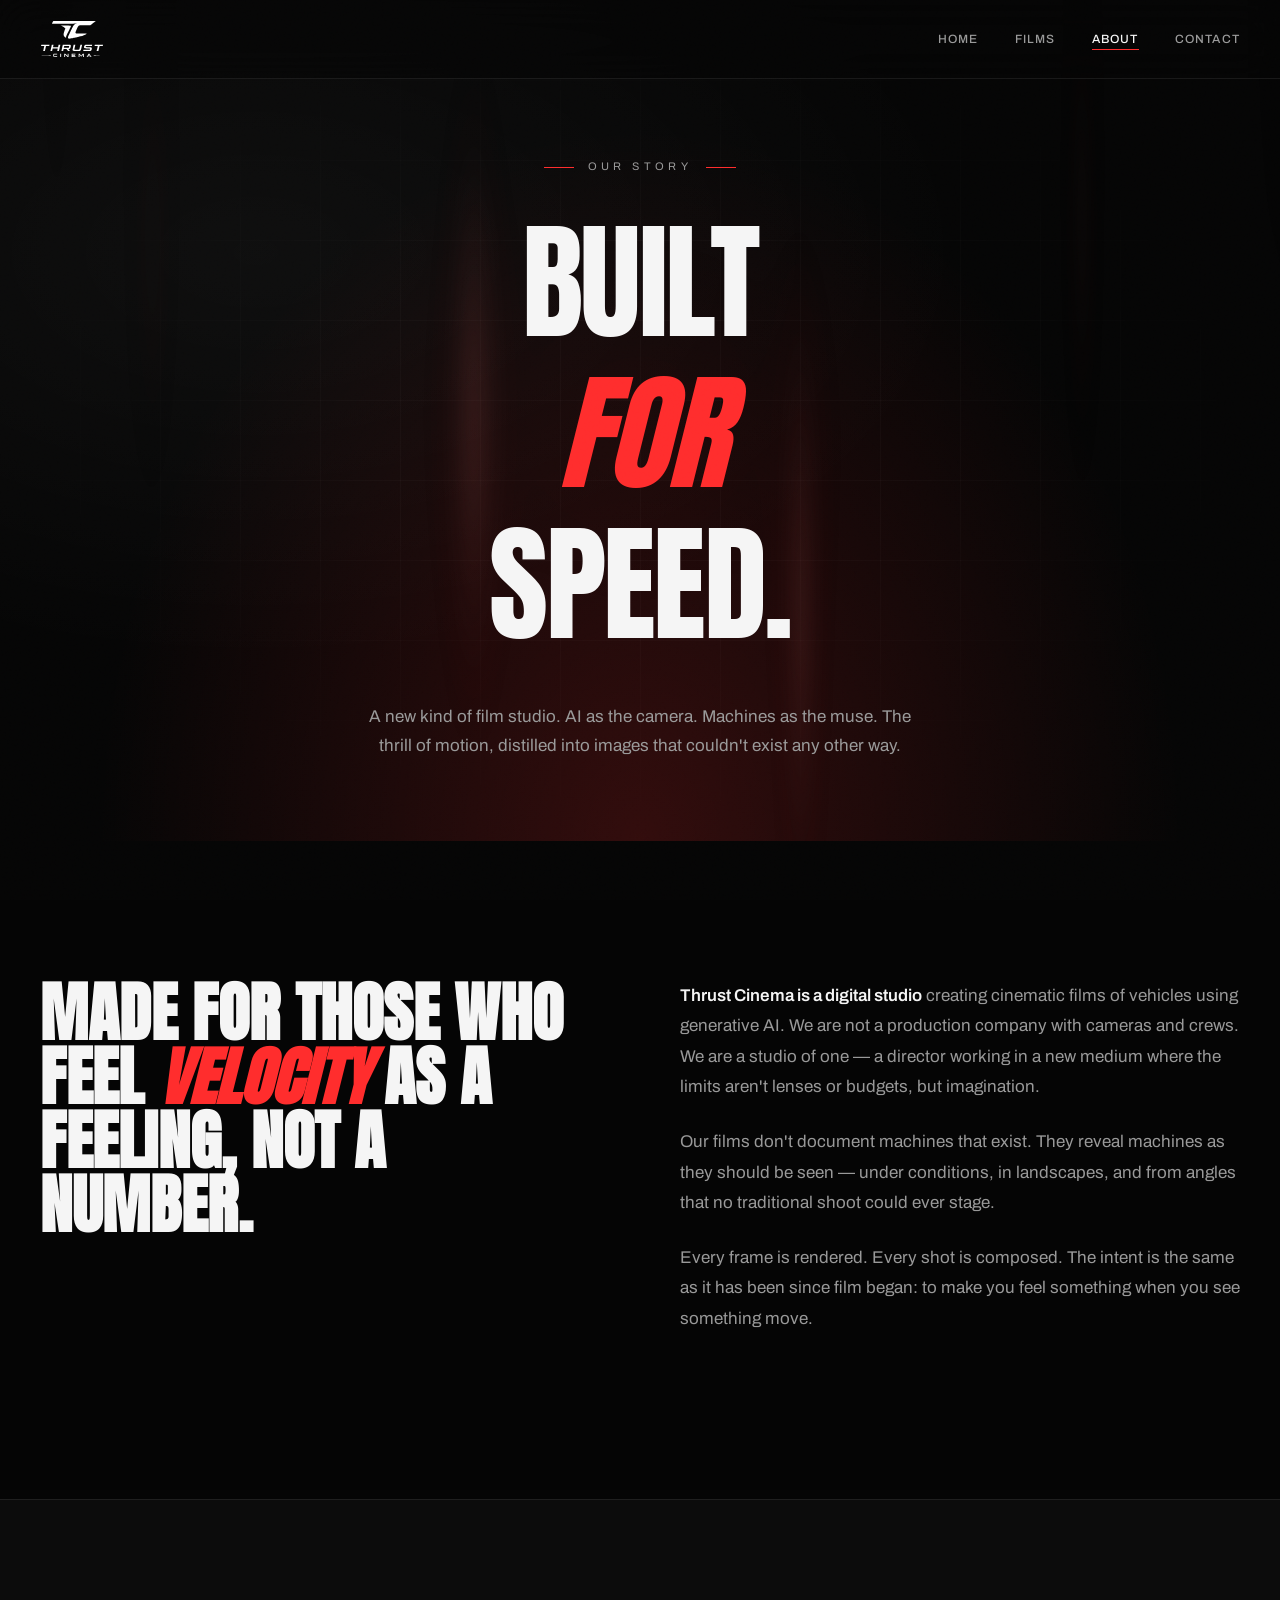
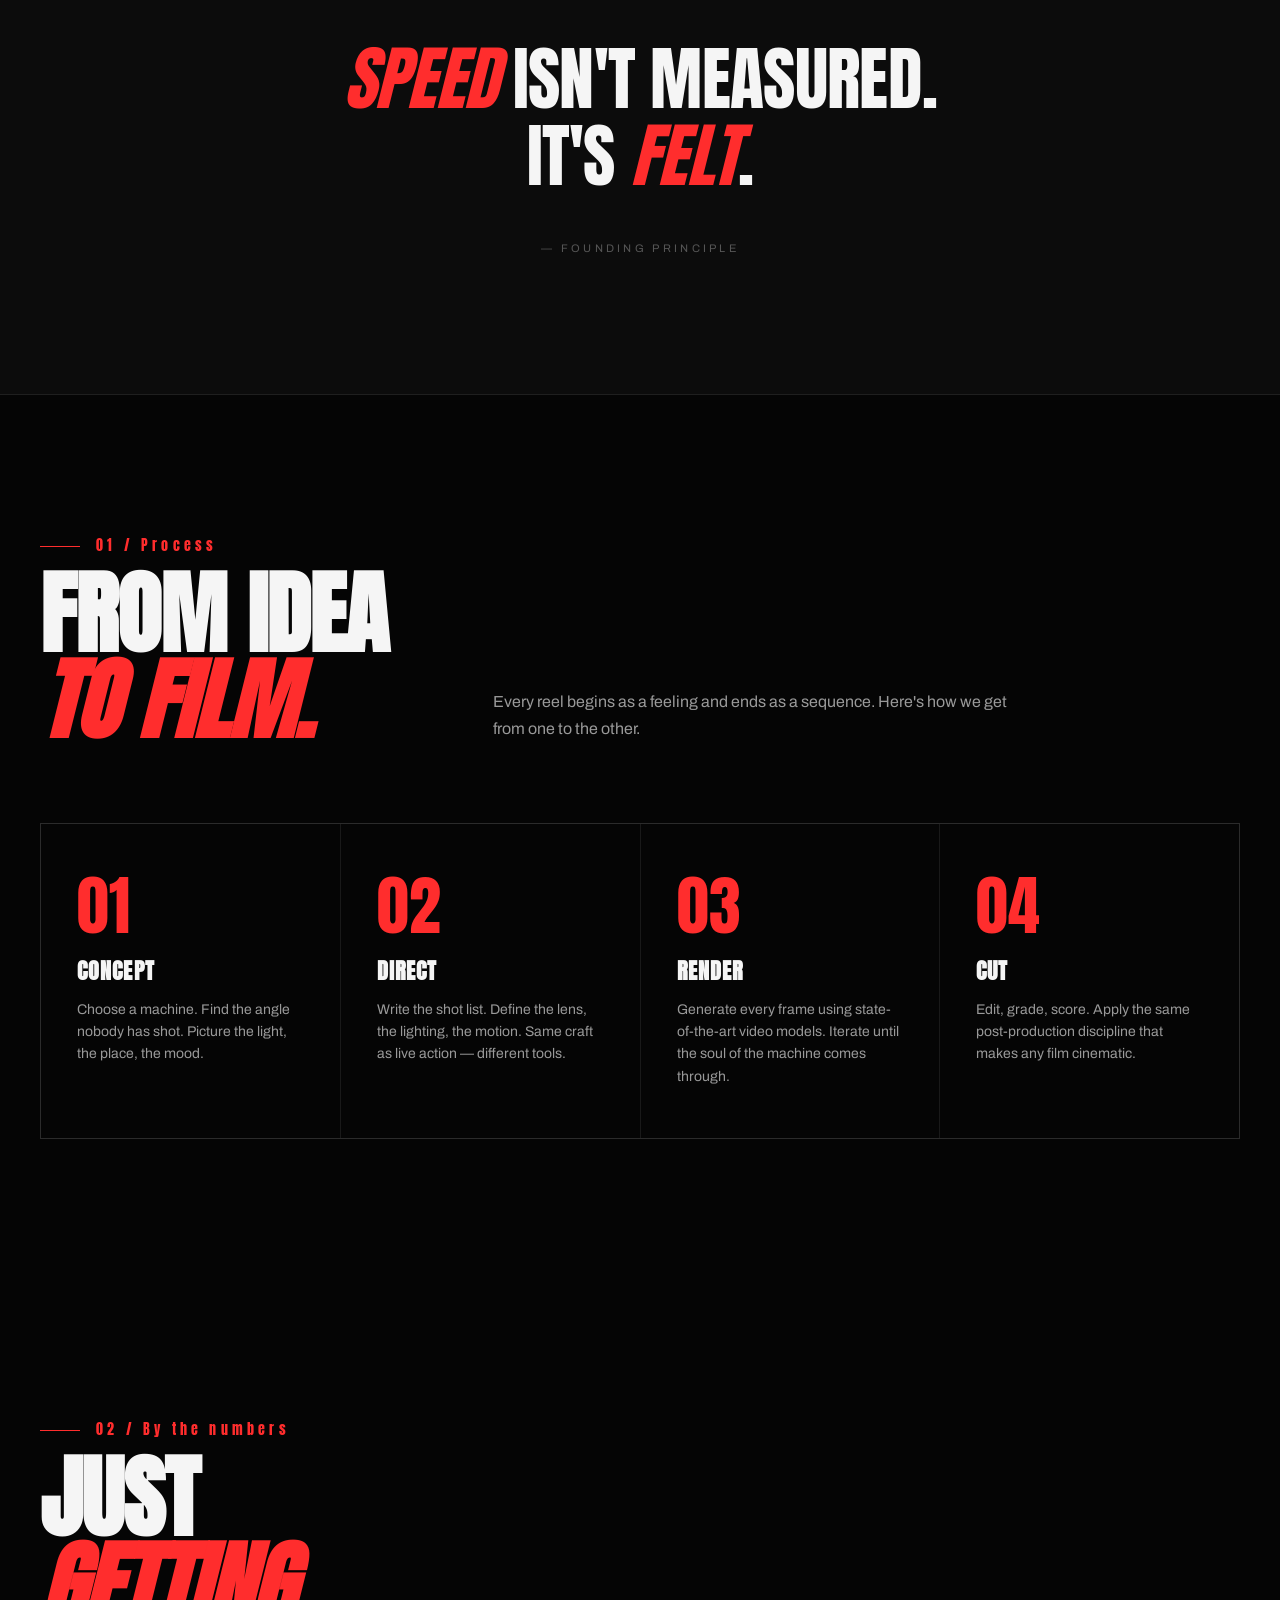
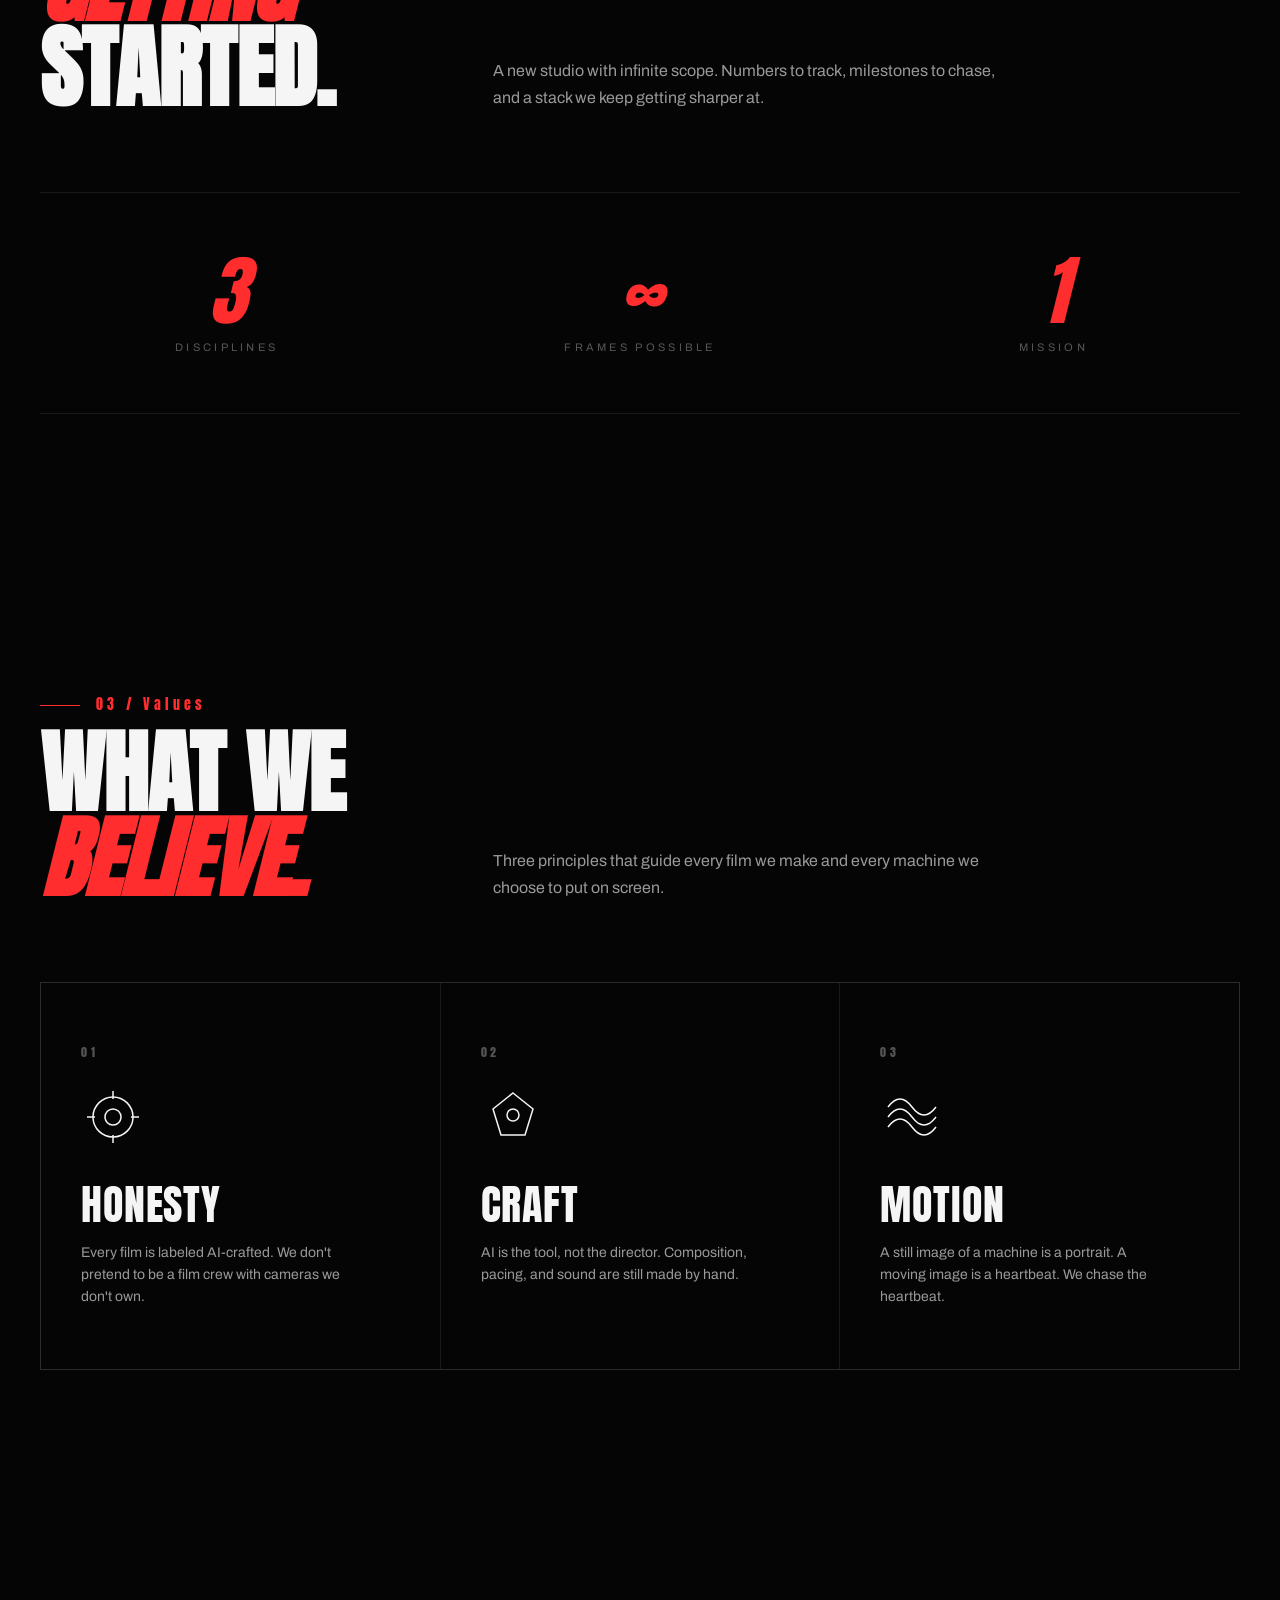
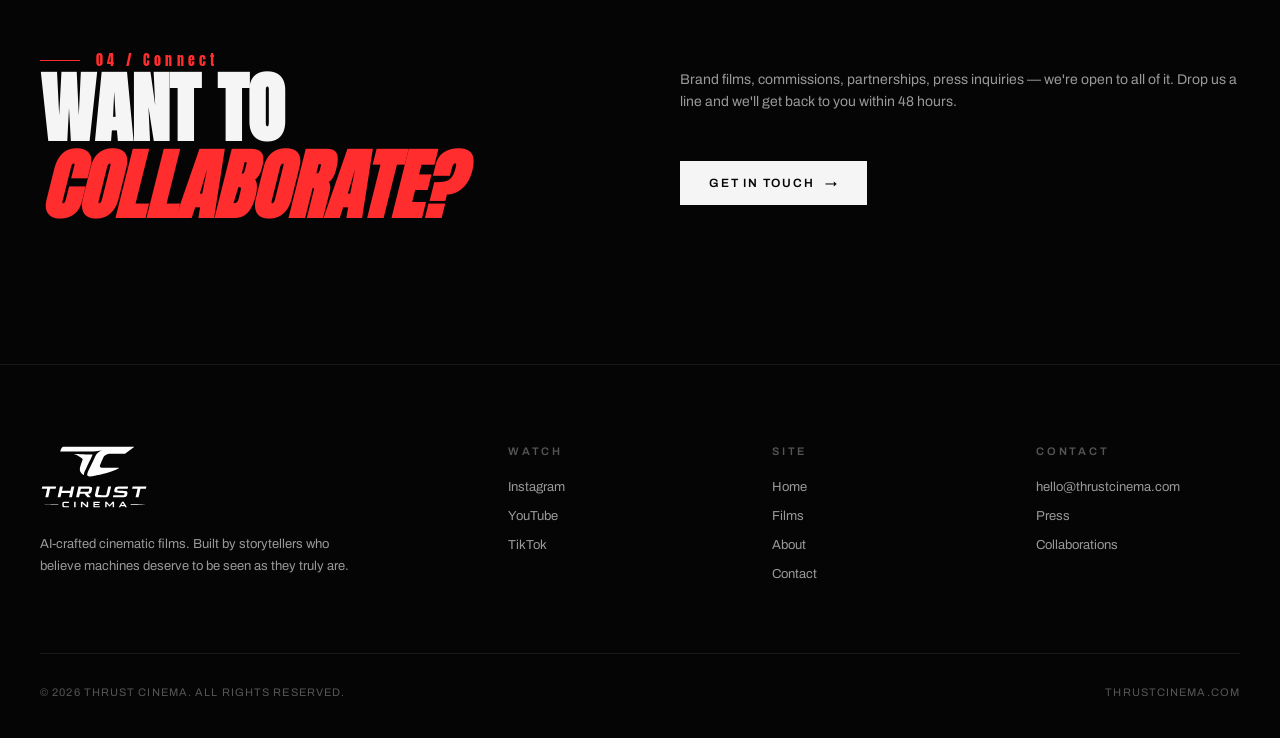
==== about.html @ 7d784965 "Add files via upload" ====
<!DOCTYPE html>
<html lang="en">
<head>
<meta charset="UTF-8" />
<meta name="viewport" content="width=device-width, initial-scale=1.0" />
<title>About — Thrust Cinema</title>
<meta name="description" content="The story behind Thrust Cinema. AI as the camera. Machines as the muse." />
<link rel="icon" type="image/png" href="favicon.png" />
<link rel="apple-touch-icon" href="favicon.png" />
<link rel="preconnect" href="https://fonts.googleapis.com">
<link rel="preconnect" href="https://fonts.gstatic.com" crossorigin>
<link href="https://fonts.googleapis.com/css2?family=Anton&family=Archivo:wght@400;500;600;700;900&family=Archivo+Narrow:wght@400;500;600&display=swap" rel="stylesheet">
<link rel="stylesheet" href="styles.css" />
</head>
<body>

<!-- NAV -->
<nav id="nav">
  <a href="index.html" class="nav-logo"><img src="logo.svg" alt="Thrust Cinema" /></a>
  <div class="nav-links">
    <a href="index.html">Home</a>
    <a href="index.html#films">Films</a>
    <a href="about.html" class="active">About</a>
    <a href="contact.html">Contact</a>
  </div>
</nav>

<!-- HERO (compact for sub-pages) -->
<section class="hero compact">
  <div class="hero-bg"></div>
  <canvas id="canvas-about" class="webgl-canvas"></canvas>
  <div class="hero-content">
    <div class="hero-eyebrow"><span></span>OUR STORY<span></span></div>
    <h1>
      <div class="line"><span>Built</span></div>
      <div class="line"><span>for</span></div>
      <div class="line"><span>speed.</span></div>
    </h1>
    <p class="hero-sub">A new kind of film studio. AI as the camera. Machines as the muse. The thrill of motion, distilled into images that couldn't exist any other way.</p>
  </div>
</section>

<!-- INTRO / WHO WE ARE -->
<section>
  <div class="about-intro reveal">
    <h2>Made for those who feel <em>velocity</em> as a feeling, not a number.</h2>
    <div class="about-intro-body">
      <p><strong>Thrust Cinema is a digital studio</strong> creating cinematic films of vehicles using generative AI. We are not a production company with cameras and crews. We are a studio of one — a director working in a new medium where the limits aren't lenses or budgets, but imagination.</p>
      <p>Our films don't document machines that exist. They reveal machines as they should be seen — under conditions, in landscapes, and from angles that no traditional shoot could ever stage.</p>
      <p>Every frame is rendered. Every shot is composed. The intent is the same as it has been since film began: to make you feel something when you see something move.</p>
    </div>
  </div>
</section>

<!-- MANIFESTO -->
<section class="manifesto">
  <div class="manifesto-content reveal">
    <p class="manifesto-quote">
      <em>Speed</em> isn't measured. <br />
      It's <em>felt</em>.
    </p>
    <div class="manifesto-attr">— Founding Principle</div>
  </div>
</section>

<!-- PROCESS -->
<section>
  <div class="section-header reveal">
    <div>
      <div class="section-num">01 / Process</div>
      <h2 class="section-title">From idea <em>to film.</em></h2>
    </div>
    <p class="section-desc">Every reel begins as a feeling and ends as a sequence. Here's how we get from one to the other.</p>
  </div>
  <div class="process">
    <div class="process-grid">
      <div class="process-step reveal">
        <div class="process-num">01</div>
        <h4>Concept</h4>
        <p>Choose a machine. Find the angle nobody has shot. Picture the light, the place, the mood.</p>
      </div>
      <div class="process-step reveal">
        <div class="process-num">02</div>
        <h4>Direct</h4>
        <p>Write the shot list. Define the lens, the lighting, the motion. Same craft as live action — different tools.</p>
      </div>
      <div class="process-step reveal">
        <div class="process-num">03</div>
        <h4>Render</h4>
        <p>Generate every frame using state-of-the-art video models. Iterate until the soul of the machine comes through.</p>
      </div>
      <div class="process-step reveal">
        <div class="process-num">04</div>
        <h4>Cut</h4>
        <p>Edit, grade, score. Apply the same post-production discipline that makes any film cinematic.</p>
      </div>
    </div>
  </div>
</section>

<!-- STATS / NUMBERS -->
<section>
  <div class="section-header reveal">
    <div>
      <div class="section-num">02 / By the numbers</div>
      <h2 class="section-title">Just <em>getting</em> started.</h2>
    </div>
    <p class="section-desc">A new studio with infinite scope. Numbers to track, milestones to chase, and a stack we keep getting sharper at.</p>
  </div>
  <div class="stats reveal">
    <div class="stat">
      <div class="stat-num"><em>3</em></div>
      <div class="stat-label">Disciplines</div>
    </div>
    <div class="stat">
      <div class="stat-num"><em>∞</em></div>
      <div class="stat-label">Frames Possible</div>
    </div>
    <div class="stat">
      <div class="stat-num"><em>1</em></div>
      <div class="stat-label">Mission</div>
    </div>
  </div>
</section>

<!-- VALUES / WHAT WE BELIEVE -->
<section>
  <div class="section-header reveal">
    <div>
      <div class="section-num">03 / Values</div>
      <h2 class="section-title">What we <em>believe.</em></h2>
    </div>
    <p class="section-desc">Three principles that guide every film we make and every machine we choose to put on screen.</p>
  </div>
  <div class="subjects">
    <div class="subject reveal">
      <div class="subject-num">01</div>
      <div class="subject-icon">
        <svg viewBox="0 0 64 64"><circle cx="32" cy="32" r="20"/><circle cx="32" cy="32" r="8"/><line x1="32" y1="6" x2="32" y2="14"/><line x1="32" y1="50" x2="32" y2="58"/><line x1="6" y1="32" x2="14" y2="32"/><line x1="50" y1="32" x2="58" y2="32"/></svg>
      </div>
      <div class="subject-title">Honesty</div>
      <p class="subject-desc">Every film is labeled AI-crafted. We don't pretend to be a film crew with cameras we don't own.</p>
    </div>
    <div class="subject reveal">
      <div class="subject-num">02</div>
      <div class="subject-icon">
        <svg viewBox="0 0 64 64"><path d="M32 8 L52 24 L44 50 L20 50 L12 24 Z"/><circle cx="32" cy="30" r="6"/></svg>
      </div>
      <div class="subject-title">Craft</div>
      <p class="subject-desc">AI is the tool, not the director. Composition, pacing, and sound are still made by hand.</p>
    </div>
    <div class="subject reveal">
      <div class="subject-num">03</div>
      <div class="subject-icon">
        <svg viewBox="0 0 64 64"><path d="M8 32 Q20 16 32 32 T56 32"/><path d="M8 42 Q20 26 32 42 T56 42"/><path d="M8 22 Q20 6 32 22 T56 22"/></svg>
      </div>
      <div class="subject-title">Motion</div>
      <p class="subject-desc">A still image of a machine is a portrait. A moving image is a heartbeat. We chase the heartbeat.</p>
    </div>
  </div>
</section>

<!-- CTA -->
<section>
  <div class="newsletter-inner">
    <div class="reveal">
      <div class="section-num">04 / Connect</div>
      <h2 class="newsletter-title">Want to <em>collaborate?</em></h2>
    </div>
    <div class="newsletter-form reveal">
      <p>Brand films, commissions, partnerships, press inquiries — we're open to all of it. Drop us a line and we'll get back to you within 48 hours.</p>
      <a href="contact.html" class="btn btn-primary" style="align-self: flex-start; margin-top: 16px;">Get in touch <span class="arrow">→</span></a>
    </div>
  </div>
</section>

<!-- FOOTER -->
<footer>
  <div class="footer-grid">
    <div class="footer-brand">
      <div class="footer-brand-mark"><img src="logo.svg" alt="Thrust Cinema" /></div>
      <p>AI-crafted cinematic films. Built by storytellers who believe machines deserve to be seen as they truly are.</p>
    </div>
    <div class="footer-col">
      <h4>Watch</h4>
      <ul>
        <li><a href="https://www.instagram.com/thrustcinema/" target="_blank" rel="noopener">Instagram</a></li>
        <li><a href="https://www.youtube.com/@thrustcinema" target="_blank" rel="noopener">YouTube</a></li>
        <li><a href="#">TikTok</a></li>
      </ul>
    </div>
    <div class="footer-col">
      <h4>Site</h4>
      <ul>
        <li><a href="index.html">Home</a></li>
        <li><a href="index.html#films">Films</a></li>
        <li><a href="about.html">About</a></li>
        <li><a href="contact.html">Contact</a></li>
      </ul>
    </div>
    <div class="footer-col">
      <h4>Contact</h4>
      <ul>
        <li><a href="mailto:hello@thrustcinema.com">hello@thrustcinema.com</a></li>
        <li><a href="contact.html">Press</a></li>
        <li><a href="contact.html">Collaborations</a></li>
      </ul>
    </div>
  </div>
  <div class="footer-bottom">
    <div>© 2026 Thrust Cinema. All rights reserved.</div>
    <div>thrustcinema.com</div>
  </div>
</footer>

<script src="script.js"></script>
</body>
</html>
---- styles.css ----
/* ============================================================
   THRUST CINEMA — Shared Stylesheet
   Used by index.html, about.html, contact.html
   ============================================================ */

:root {
  --bg: #050505;
  --bg-soft: #0c0c0c;
  --bg-panel: #111111;
  --fg: #f5f5f5;
  --fg-dim: #999999;
  --fg-faint: #555555;
  --accent: #ff2d2d;
  --line: rgba(255,255,255,0.08);
  --line-strong: rgba(255,255,255,0.18);
  --display: 'Anton', 'Archivo Narrow', sans-serif;
  --body: 'Archivo', sans-serif;
}

* { margin: 0; padding: 0; box-sizing: border-box; }
html { scroll-behavior: smooth; }
body {
  background: var(--bg);
  color: var(--fg);
  font-family: var(--body);
  overflow-x: hidden;
  -webkit-font-smoothing: antialiased;
  -moz-osx-font-smoothing: grayscale;
}

::selection { background: var(--accent); color: var(--fg); }

/* Grain overlay - applied to body via ::before */
body::before {
  content: '';
  position: fixed;
  inset: 0;
  pointer-events: none;
  z-index: 999;
  opacity: 0.04;
  background-image: url("data:image/svg+xml,%3Csvg viewBox='0 0 400 400' xmlns='http://www.w3.org/2000/svg'%3E%3Cfilter id='n'%3E%3CfeTurbulence type='fractalNoise' baseFrequency='0.9' numOctaves='3'/%3E%3C/filter%3E%3Crect width='100%25' height='100%25' filter='url(%23n)'/%3E%3C/svg%3E");
  mix-blend-mode: overlay;
}

/* === NAV === */
nav {
  position: fixed;
  top: 0; left: 0; right: 0;
  z-index: 100;
  padding: 20px 40px;
  display: flex;
  justify-content: space-between;
  align-items: center;
  backdrop-filter: blur(20px) saturate(180%);
  -webkit-backdrop-filter: blur(20px) saturate(180%);
  background: rgba(5,5,5,0.6);
  border-bottom: 1px solid var(--line);
  transition: padding 0.3s ease;
}
nav.shrink { padding: 12px 40px; }
.nav-logo {
  display: flex;
  align-items: center;
  text-decoration: none;
  color: var(--fg);
  height: 38px;
  transition: height 0.3s ease;
}
.nav-logo img {
  height: 100%;
  width: auto;
  display: block;
  filter: brightness(0) invert(1);
}
nav.shrink .nav-logo { height: 30px; }
.nav-links { display: flex; gap: 36px; }
.nav-links a {
  color: var(--fg-dim);
  text-decoration: none;
  font-size: 12px;
  font-weight: 500;
  letter-spacing: 0.1em;
  text-transform: uppercase;
  transition: color 0.3s;
  position: relative;
}
.nav-links a:hover { color: var(--fg); }
.nav-links a.active { color: var(--fg); }
.nav-links a::after {
  content: '';
  position: absolute;
  left: 0; bottom: -4px;
  width: 0; height: 1px;
  background: var(--accent);
  transition: width 0.3s;
}
.nav-links a:hover::after,
.nav-links a.active::after { width: 100%; }

@media (max-width: 720px) {
  nav { padding: 16px 20px; }
  .nav-links { gap: 18px; }
  .nav-links a { font-size: 10px; }
  .nav-logo { height: 30px; }
  nav.shrink .nav-logo { height: 26px; }
}

/* === HERO (used on all pages) === */
.hero {
  position: relative;
  min-height: 100vh;
  display: flex;
  align-items: center;
  justify-content: center;
  overflow: hidden;
  padding: 140px 20px 120px;
}
.hero-bg {
  position: absolute;
  inset: 0;
  background:
    radial-gradient(ellipse at 50% 100%, rgba(255,45,45,0.18), transparent 60%),
    radial-gradient(ellipse at 20% 30%, rgba(255,255,255,0.04), transparent 50%),
    var(--bg);
  z-index: 0;
}
.hero-bg::after {
  content: '';
  position: absolute;
  inset: 0;
  background-image:
    linear-gradient(rgba(255,255,255,0.025) 1px, transparent 1px),
    linear-gradient(90deg, rgba(255,255,255,0.025) 1px, transparent 1px);
  background-size: 80px 80px;
  mask-image: radial-gradient(ellipse at center, black 30%, transparent 75%);
  -webkit-mask-image: radial-gradient(ellipse at center, black 30%, transparent 75%);
}

/* Sub-pages use a shorter hero */
.hero.compact {
  min-height: 70vh;
  padding: 160px 20px 80px;
}

/* WebGL canvas */
.webgl-canvas {
  position: absolute;
  inset: 0;
  width: 100%;
  height: 100%;
  z-index: 1;
  opacity: 0.7;
  pointer-events: none;
}

.hero-content {
  text-align: center;
  z-index: 2;
  position: relative;
  padding: 0 20px;
  max-width: 1400px;
}
.hero-eyebrow {
  font-size: 11px;
  letter-spacing: 0.4em;
  color: var(--fg-dim);
  text-transform: uppercase;
  margin-bottom: 40px;
  opacity: 0;
  animation: fadeUp 1s 0.2s forwards;
}
.hero-eyebrow span {
  display: inline-block;
  width: 30px; height: 1px;
  background: var(--accent);
  vertical-align: middle;
  margin: 0 14px;
}
h1 {
  font-family: var(--display);
  font-size: clamp(48px, 10vw, 160px);
  line-height: 1;
  letter-spacing: -0.02em;
  text-transform: uppercase;
  font-weight: 400;
}
h1 .line {
  display: block;
  overflow: hidden;
  padding: 0.05em 0;
}
h1 .line + .line { margin-top: 0.08em; }
h1 .line span {
  display: inline-block;
  transform: translateY(110%);
  animation: rise 1.2s cubic-bezier(0.16, 1, 0.3, 1) forwards;
}
h1 .line:nth-child(1) span { animation-delay: 0.4s; }
h1 .line:nth-child(2) span { animation-delay: 0.55s; color: var(--accent); font-style: italic; }
h1 .line:nth-child(3) span { animation-delay: 0.7s; }

.hero-sub {
  margin-top: 48px;
  font-size: clamp(14px, 1.4vw, 17px);
  color: var(--fg-dim);
  max-width: 560px;
  margin-left: auto;
  margin-right: auto;
  line-height: 1.7;
  opacity: 0;
  animation: fadeUp 1s 1.1s forwards;
}
.hero-cta {
  margin-top: 48px;
  display: inline-flex;
  gap: 16px;
  opacity: 0;
  animation: fadeUp 1s 1.3s forwards;
  flex-wrap: wrap;
  justify-content: center;
}

/* === BUTTONS === */
.btn {
  display: inline-flex;
  align-items: center;
  gap: 10px;
  padding: 14px 28px;
  font-size: 12px;
  letter-spacing: 0.15em;
  text-transform: uppercase;
  font-weight: 600;
  text-decoration: none;
  transition: all 0.3s;
  border: 1px solid var(--line-strong);
  color: var(--fg);
  background: transparent;
  cursor: pointer;
  font-family: var(--body);
}
.btn-primary {
  background: var(--fg);
  color: var(--bg);
  border-color: var(--fg);
}
.btn-primary:hover { background: var(--accent); color: var(--fg); border-color: var(--accent); }
.btn-ghost:hover { border-color: var(--fg); background: rgba(255,255,255,0.05); }
.btn .arrow { transition: transform 0.3s; }
.btn:hover .arrow { transform: translateX(4px); }

/* Scroll indicator */
.scroll-indicator {
  position: absolute;
  bottom: 24px;
  left: 50%;
  transform: translateX(-50%);
  font-size: 10px;
  letter-spacing: 0.3em;
  color: var(--fg-faint);
  text-transform: uppercase;
  opacity: 0;
  animation: fadeIn 1.5s 1.8s forwards;
  z-index: 2;
  pointer-events: none;
}
.scroll-indicator::before {
  content: '';
  display: block;
  width: 1px;
  height: 32px;
  background: linear-gradient(to bottom, transparent, var(--fg-faint));
  margin: 0 auto 12px;
  animation: scrollPulse 2s ease-in-out infinite;
}
@media (max-width: 720px) {
  .scroll-indicator { display: none; }
}

/* === MARQUEE === */
.marquee {
  border-top: 1px solid var(--line);
  border-bottom: 1px solid var(--line);
  padding: 28px 0;
  overflow: hidden;
  background: var(--bg);
}
.marquee-track {
  display: flex;
  gap: 60px;
  animation: scroll 35s linear infinite;
  white-space: nowrap;
  width: max-content;
}
.marquee-item {
  font-family: var(--display);
  font-size: 28px;
  text-transform: uppercase;
  letter-spacing: 0.05em;
  color: var(--fg-dim);
  display: inline-flex;
  align-items: center;
  gap: 60px;
}
.marquee-item::after {
  content: '✦';
  color: var(--accent);
  font-size: 14px;
}

/* === SECTIONS === */
section { padding: 140px 40px; position: relative; }
@media (max-width: 720px) { section { padding: 90px 20px; } }

.section-header {
  max-width: 1400px;
  margin: 0 auto 80px;
  display: grid;
  grid-template-columns: 1fr 2fr;
  gap: 80px;
  align-items: end;
}
@media (max-width: 900px) {
  .section-header { grid-template-columns: 1fr; gap: 24px; }
}
.section-num {
  font-family: var(--display);
  font-size: 14px;
  color: var(--accent);
  letter-spacing: 0.3em;
}
.section-num::before {
  content: '';
  display: inline-block;
  width: 40px;
  height: 1px;
  background: var(--accent);
  vertical-align: middle;
  margin-right: 16px;
}
.section-title {
  font-family: var(--display);
  font-size: clamp(42px, 7vw, 100px);
  line-height: 0.95;
  text-transform: uppercase;
  letter-spacing: -0.01em;
  margin-top: 16px;
}
.section-title em { color: var(--accent); font-style: italic; }
.section-desc {
  color: var(--fg-dim);
  font-size: 16px;
  line-height: 1.7;
  max-width: 520px;
}

/* === FILMS / VIDEO GRID === */
.films {
  max-width: 1400px;
  margin: 0 auto;
  display: grid;
  grid-template-columns: repeat(2, 1fr);
  gap: 24px;
}
@media (max-width: 720px) { .films { grid-template-columns: 1fr; } }
.film {
  position: relative;
  aspect-ratio: 16/9;
  background: var(--bg-panel);
  border: 1px solid var(--line);
  overflow: hidden;
  cursor: pointer;
  transition: transform 0.5s cubic-bezier(0.16, 1, 0.3, 1), border-color 0.3s;
}
.film:hover { border-color: var(--line-strong); }
.film:hover .film-thumb-img { transform: scale(1.04); }
.film:hover .film-play { background: var(--accent); border-color: var(--accent); transform: scale(1.1); }
.film-thumb {
  position: absolute;
  inset: 0;
  background: linear-gradient(135deg, #1a1a1a 0%, #0a0a0a 100%);
  display: flex;
  align-items: center;
  justify-content: center;
  pointer-events: none;
  overflow: hidden;
}
.film-thumb-img {
  position: absolute;
  inset: 0;
  width: 100%;
  height: 100%;
  object-fit: cover;
  transition: transform 0.6s cubic-bezier(0.16, 1, 0.3, 1);
}
.film-thumb::before {
  content: '';
  position: absolute;
  inset: 0;
  background-image: radial-gradient(circle at 30% 50%, rgba(255,45,45,0.1), transparent 60%);
  z-index: 1;
}
.film-placeholder {
  font-family: var(--display);
  font-size: 80px;
  color: var(--fg-faint);
  opacity: 0.4;
  z-index: 1;
}

.film-overlay {
  position: absolute;
  inset: 0;
  background: linear-gradient(to top, rgba(0,0,0,0.92) 0%, rgba(0,0,0,0.4) 50%, transparent 100%);
  opacity: 1;
  transition: opacity 0.4s;
  display: flex;
  align-items: flex-end;
  padding: 32px;
  pointer-events: none;
  z-index: 2;
}
.film-meta {
  transform: translateY(0);
  transition: transform 0.5s cubic-bezier(0.16, 1, 0.3, 1);
  width: 100%;
}
.film-tag {
  font-size: 10px;
  letter-spacing: 0.3em;
  color: var(--accent);
  text-transform: uppercase;
}
.film-title {
  font-family: var(--display);
  font-size: 28px;
  text-transform: uppercase;
  margin-top: 8px;
  line-height: 1.05;
  display: -webkit-box;
  -webkit-line-clamp: 2;
  -webkit-box-orient: vertical;
  overflow: hidden;
}
.film-play {
  position: absolute;
  top: 24px;
  right: 24px;
  width: 56px;
  height: 56px;
  border: 1px solid var(--line-strong);
  border-radius: 50%;
  display: flex;
  align-items: center;
  justify-content: center;
  background: rgba(0,0,0,0.5);
  backdrop-filter: blur(10px);
  transition: all 0.3s;
  z-index: 3;
  pointer-events: none;
}
.film-play::before {
  content: '';
  width: 0; height: 0;
  border-left: 12px solid var(--fg);
  border-top: 7px solid transparent;
  border-bottom: 7px solid transparent;
  margin-left: 3px;
}

/* Shorts grid (vertical 9:16) */
.shorts-section {
  max-width: 1400px;
  margin: 80px auto 0;
}
.shorts-header {
  display: flex;
  justify-content: space-between;
  align-items: end;
  margin-bottom: 32px;
  gap: 24px;
  flex-wrap: wrap;
}
.shorts-header h3 {
  font-family: var(--display);
  font-size: clamp(32px, 4vw, 56px);
  text-transform: uppercase;
  letter-spacing: -0.01em;
}
.shorts-header h3 em { color: var(--accent); font-style: italic; }
.shorts-grid {
  display: grid;
  grid-template-columns: repeat(4, 1fr);
  gap: 16px;
}
@media (max-width: 900px) { .shorts-grid { grid-template-columns: repeat(3, 1fr); } }
@media (max-width: 600px) { .shorts-grid { grid-template-columns: repeat(2, 1fr); gap: 12px; } }
.short {
  position: relative;
  aspect-ratio: 9/16;
  background: var(--bg-panel);
  border: 1px solid var(--line);
  overflow: hidden;
  cursor: pointer;
  transition: border-color 0.3s;
}
.short:hover { border-color: var(--accent); }
.short:hover .film-thumb-img { transform: scale(1.05); }
.short .film-overlay { padding: 16px; }
.short .film-title { font-size: 16px; -webkit-line-clamp: 3; }
.short .film-tag { font-size: 9px; letter-spacing: 0.25em; }
.short .film-play { top: 12px; right: 12px; width: 36px; height: 36px; }
.short .film-play::before { border-left-width: 8px; border-top-width: 5px; border-bottom-width: 5px; }

/* Loading skeleton */
.films-loading {
  text-align: center;
  padding: 60px 20px;
  color: var(--fg-faint);
  font-size: 12px;
  letter-spacing: 0.3em;
  text-transform: uppercase;
}
.films-loading::after {
  content: '';
  display: inline-block;
  width: 8px; height: 8px;
  border-radius: 50%;
  background: var(--accent);
  margin-left: 12px;
  animation: pulse 1.4s ease-in-out infinite;
}
@keyframes pulse {
  0%, 100% { opacity: 0.3; transform: scale(0.8); }
  50% { opacity: 1; transform: scale(1.2); }
}

/* YouTube channel banner card */
.yt-banner {
  max-width: 1400px;
  margin: 80px auto 0;
  border: 1px solid var(--line);
  background: var(--bg-soft);
  padding: 40px;
  display: flex;
  align-items: center;
  justify-content: space-between;
  gap: 40px;
  flex-wrap: wrap;
}
.yt-banner-text h3 {
  font-family: var(--display);
  font-size: 32px;
  text-transform: uppercase;
  margin-bottom: 8px;
}
.yt-banner-text p { color: var(--fg-dim); font-size: 14px; }

/* === LIGHTBOX === */
.lightbox {
  position: fixed;
  inset: 0;
  z-index: 1000;
  background: rgba(0,0,0,0.92);
  backdrop-filter: blur(20px);
  -webkit-backdrop-filter: blur(20px);
  display: none;
  align-items: center;
  justify-content: center;
  padding: 20px;
  opacity: 0;
  transition: opacity 0.3s;
}
.lightbox.open { display: flex; opacity: 1; }
.lightbox-close {
  position: absolute;
  top: 24px;
  right: 24px;
  width: 48px;
  height: 48px;
  border: 1px solid var(--line-strong);
  border-radius: 50%;
  background: rgba(0,0,0,0.5);
  color: var(--fg);
  font-size: 24px;
  cursor: pointer;
  display: flex;
  align-items: center;
  justify-content: center;
  font-family: var(--body);
  transition: all 0.3s;
}
.lightbox-close:hover { background: var(--accent); border-color: var(--accent); transform: rotate(90deg); }
.lightbox-content {
  width: 100%;
  max-width: 1200px;
  aspect-ratio: 16/9;
  background: #000;
  position: relative;
}
.lightbox-content.short-mode {
  aspect-ratio: 9/16;
  max-width: 420px;
  max-height: 90vh;
}
.lightbox-content iframe {
  width: 100%;
  height: 100%;
  border: 0;
}

/* === MANIFESTO / QUOTE === */
.manifesto {
  background: var(--bg-soft);
  border-top: 1px solid var(--line);
  border-bottom: 1px solid var(--line);
}
.manifesto-content { max-width: 1100px; margin: 0 auto; text-align: center; }
.manifesto-quote {
  font-family: var(--display);
  font-size: clamp(32px, 5.5vw, 80px);
  line-height: 1.1;
  text-transform: uppercase;
  letter-spacing: -0.01em;
}
.manifesto-quote em { color: var(--accent); font-style: italic; }
.manifesto-attr {
  margin-top: 48px;
  font-size: 11px;
  letter-spacing: 0.3em;
  color: var(--fg-faint);
  text-transform: uppercase;
}

/* === SUBJECTS === */
.subjects {
  max-width: 1400px;
  margin: 0 auto;
  display: grid;
  grid-template-columns: repeat(3, 1fr);
  gap: 1px;
  background: var(--line);
  border: 1px solid var(--line);
}
@media (max-width: 900px) { .subjects { grid-template-columns: 1fr; } }
.subject {
  background: var(--bg);
  padding: 60px 40px;
  transition: background 0.4s;
  position: relative;
  overflow: hidden;
}
.subject:hover { background: var(--bg-soft); }
.subject:hover .subject-icon { transform: translate(8px, -8px); }
.subject-num {
  font-family: var(--display);
  font-size: 12px;
  color: var(--fg-faint);
  letter-spacing: 0.3em;
}
.subject-icon {
  margin: 24px 0 32px;
  transition: transform 0.4s cubic-bezier(0.16, 1, 0.3, 1);
}
.subject-icon svg { width: 64px; height: 64px; stroke: var(--fg); fill: none; stroke-width: 1.5; }
.subject-title {
  font-family: var(--display);
  font-size: 42px;
  text-transform: uppercase;
  letter-spacing: 0.02em;
  line-height: 1;
}
.subject-desc {
  color: var(--fg-dim);
  font-size: 14px;
  line-height: 1.6;
  margin-top: 16px;
  max-width: 280px;
}

/* === ABOUT PAGE BLOCKS === */
.about-intro {
  max-width: 1200px;
  margin: 0 auto;
  display: grid;
  grid-template-columns: 1fr 1fr;
  gap: 80px;
  align-items: start;
}
@media (max-width: 900px) {
  .about-intro { grid-template-columns: 1fr; gap: 40px; }
}
.about-intro h2 {
  font-family: var(--display);
  font-size: clamp(40px, 5vw, 72px);
  line-height: 1;
  text-transform: uppercase;
}
.about-intro h2 em { color: var(--accent); font-style: italic; }
.about-intro-body p {
  color: var(--fg-dim);
  font-size: 17px;
  line-height: 1.8;
  margin-bottom: 24px;
}
.about-intro-body p strong { color: var(--fg); font-weight: 600; }

/* Process timeline */
.process {
  max-width: 1400px;
  margin: 0 auto;
}
.process-grid {
  display: grid;
  grid-template-columns: repeat(4, 1fr);
  gap: 1px;
  background: var(--line);
  border: 1px solid var(--line);
}
@media (max-width: 900px) { .process-grid { grid-template-columns: repeat(2, 1fr); } }
@media (max-width: 600px) { .process-grid { grid-template-columns: 1fr; } }
.process-step {
  background: var(--bg);
  padding: 50px 36px;
  position: relative;
}
.process-step:hover { background: var(--bg-soft); }
.process-num {
  font-family: var(--display);
  font-size: 64px;
  color: var(--accent);
  line-height: 1;
  margin-bottom: 16px;
}
.process-step h4 {
  font-family: var(--display);
  font-size: 22px;
  text-transform: uppercase;
  letter-spacing: 0.05em;
  margin-bottom: 12px;
}
.process-step p {
  color: var(--fg-dim);
  font-size: 14px;
  line-height: 1.6;
}

/* Stats row */
.stats {
  max-width: 1400px;
  margin: 0 auto;
  display: grid;
  grid-template-columns: repeat(3, 1fr);
  gap: 40px;
  padding: 60px 0;
  border-top: 1px solid var(--line);
  border-bottom: 1px solid var(--line);
}
@media (max-width: 720px) { .stats { grid-template-columns: 1fr; gap: 24px; } }
.stat {
  text-align: center;
}
.stat-num {
  font-family: var(--display);
  font-size: clamp(48px, 6vw, 84px);
  line-height: 1;
  color: var(--fg);
}
.stat-num em { color: var(--accent); font-style: italic; }
.stat-label {
  font-size: 11px;
  letter-spacing: 0.3em;
  color: var(--fg-faint);
  text-transform: uppercase;
  margin-top: 12px;
}

/* === CONTACT PAGE === */
.contact-grid {
  max-width: 1400px;
  margin: 0 auto;
  display: grid;
  grid-template-columns: 1fr 1fr;
  gap: 80px;
  align-items: start;
}
@media (max-width: 900px) { .contact-grid { grid-template-columns: 1fr; gap: 60px; } }

.contact-info h3 {
  font-family: var(--display);
  font-size: clamp(40px, 5vw, 72px);
  line-height: 0.95;
  text-transform: uppercase;
  margin-bottom: 32px;
}
.contact-info h3 em { color: var(--accent); font-style: italic; }
.contact-info > p {
  color: var(--fg-dim);
  font-size: 17px;
  line-height: 1.7;
  margin-bottom: 48px;
  max-width: 480px;
}

.contact-channels {
  display: flex;
  flex-direction: column;
  gap: 0;
}
.contact-channel {
  display: flex;
  align-items: center;
  gap: 24px;
  padding: 24px 0;
  border-top: 1px solid var(--line);
  text-decoration: none;
  color: var(--fg);
  transition: padding 0.3s;
}
.contact-channel:last-child { border-bottom: 1px solid var(--line); }
.contact-channel:hover { padding-left: 16px; }
.contact-channel:hover .contact-arrow { transform: translateX(8px); color: var(--accent); }
.contact-channel-label {
  font-size: 11px;
  letter-spacing: 0.3em;
  color: var(--fg-faint);
  text-transform: uppercase;
  width: 100px;
  flex-shrink: 0;
}
.contact-channel-value {
  font-family: var(--display);
  font-size: 24px;
  flex: 1;
}
.contact-arrow {
  transition: all 0.3s;
  font-size: 20px;
}

/* Contact form */
.contact-form {
  background: var(--bg-soft);
  border: 1px solid var(--line);
  padding: 48px;
}
@media (max-width: 720px) { .contact-form { padding: 32px 24px; } }
.contact-form h4 {
  font-family: var(--display);
  font-size: 24px;
  text-transform: uppercase;
  margin-bottom: 32px;
  letter-spacing: 0.05em;
}
.form-field {
  margin-bottom: 28px;
}
.form-field label {
  display: block;
  font-size: 10px;
  letter-spacing: 0.3em;
  text-transform: uppercase;
  color: var(--fg-faint);
  margin-bottom: 10px;
}
.form-field input,
.form-field textarea,
.form-field select {
  width: 100%;
  background: transparent;
  border: none;
  border-bottom: 1px solid var(--line-strong);
  color: var(--fg);
  font-family: var(--body);
  font-size: 16px;
  padding: 12px 0;
  outline: none;
  transition: border-color 0.3s;
}
.form-field select { cursor: pointer; }
.form-field select option { background: var(--bg-soft); color: var(--fg); }
.form-field textarea {
  resize: vertical;
  min-height: 120px;
  font-family: var(--body);
}
.form-field input:focus,
.form-field textarea:focus,
.form-field select:focus { border-color: var(--accent); }
.form-submit {
  width: 100%;
  padding: 18px;
  background: var(--fg);
  color: var(--bg);
  border: none;
  font-family: var(--body);
  font-size: 12px;
  letter-spacing: 0.25em;
  text-transform: uppercase;
  font-weight: 600;
  cursor: pointer;
  transition: background 0.3s, color 0.3s;
}
.form-submit:hover { background: var(--accent); color: var(--fg); }
.form-status {
  margin-top: 20px;
  font-size: 12px;
  color: var(--fg-faint);
  letter-spacing: 0.1em;
  text-align: center;
}

/* === NEWSLETTER === */
.newsletter-inner {
  max-width: 1400px;
  margin: 0 auto;
  display: grid;
  grid-template-columns: 1fr 1fr;
  gap: 80px;
  align-items: center;
}
@media (max-width: 900px) {
  .newsletter-inner { grid-template-columns: 1fr; gap: 40px; }
}
.newsletter-title {
  font-family: var(--display);
  font-size: clamp(40px, 6vw, 88px);
  line-height: 1;
  text-transform: uppercase;
}
.newsletter-title em { color: var(--accent); font-style: italic; }
.newsletter-form { display: flex; flex-direction: column; gap: 16px; }
.newsletter-form p {
  color: var(--fg-dim);
  font-size: 14px;
  line-height: 1.6;
  margin-bottom: 16px;
}
.input-row {
  display: flex;
  border-bottom: 1px solid var(--line-strong);
  transition: border-color 0.3s;
}
.input-row:focus-within { border-color: var(--accent); }
.input-row input {
  flex: 1;
  background: transparent;
  border: none;
  color: var(--fg);
  font-family: var(--body);
  font-size: 16px;
  padding: 16px 0;
  outline: none;
}
.input-row input::placeholder { color: var(--fg-faint); }
.input-row button {
  background: transparent;
  border: none;
  color: var(--fg);
  font-family: var(--body);
  font-size: 11px;
  letter-spacing: 0.25em;
  text-transform: uppercase;
  font-weight: 600;
  cursor: pointer;
  padding: 0 16px;
  transition: color 0.3s;
}
.input-row button:hover { color: var(--accent); }
.form-note { font-size: 11px; color: var(--fg-faint); letter-spacing: 0.1em; }

/* === FOOTER === */
footer {
  border-top: 1px solid var(--line);
  padding: 80px 40px 40px;
  background: var(--bg);
}
@media (max-width: 720px) { footer { padding: 60px 20px 30px; } }
.footer-grid {
  max-width: 1400px;
  margin: 0 auto;
  display: grid;
  grid-template-columns: 2fr 1fr 1fr 1fr;
  gap: 60px;
  padding-bottom: 60px;
  border-bottom: 1px solid var(--line);
}
@media (max-width: 900px) {
  .footer-grid { grid-template-columns: 1fr 1fr; gap: 40px; }
}
.footer-brand-mark {
  display: flex;
  align-items: center;
  height: 64px;
  margin-bottom: 24px;
}
.footer-brand-mark img {
  height: 100%;
  width: auto;
  display: block;
  filter: brightness(0) invert(1);
}
.footer-brand p {
  color: var(--fg-dim);
  font-size: 13px;
  line-height: 1.7;
  max-width: 320px;
}
.footer-col h4 {
  font-size: 11px;
  letter-spacing: 0.25em;
  text-transform: uppercase;
  color: var(--fg-faint);
  margin-bottom: 20px;
  font-weight: 600;
}
.footer-col ul { list-style: none; }
.footer-col li { margin-bottom: 12px; }
.footer-col a {
  color: var(--fg-dim);
  text-decoration: none;
  font-size: 13px;
  transition: color 0.3s;
}
.footer-col a:hover { color: var(--fg); }
.footer-bottom {
  max-width: 1400px;
  margin: 32px auto 0;
  display: flex;
  justify-content: space-between;
  flex-wrap: wrap;
  gap: 20px;
  font-size: 11px;
  color: var(--fg-faint);
  letter-spacing: 0.1em;
  text-transform: uppercase;
}

/* === ANIMATIONS === */
@keyframes rise { to { transform: translateY(0); } }
@keyframes fadeUp {
  from { opacity: 0; transform: translateY(20px); }
  to { opacity: 1; transform: translateY(0); }
}
@keyframes fadeIn { to { opacity: 1; } }
@keyframes scroll {
  from { transform: translateX(0); }
  to { transform: translateX(-50%); }
}
@keyframes scrollPulse {
  0%, 100% { transform: scaleY(1); transform-origin: bottom; opacity: 1; }
  50% { transform: scaleY(0.3); opacity: 0.3; }
}

/* Reveal on scroll */
.reveal {
  opacity: 0;
  transform: translateY(40px);
  transition: opacity 0.9s cubic-bezier(0.16, 1, 0.3, 1), transform 0.9s cubic-bezier(0.16, 1, 0.3, 1);
}
.reveal.in { opacity: 1; transform: translateY(0); }
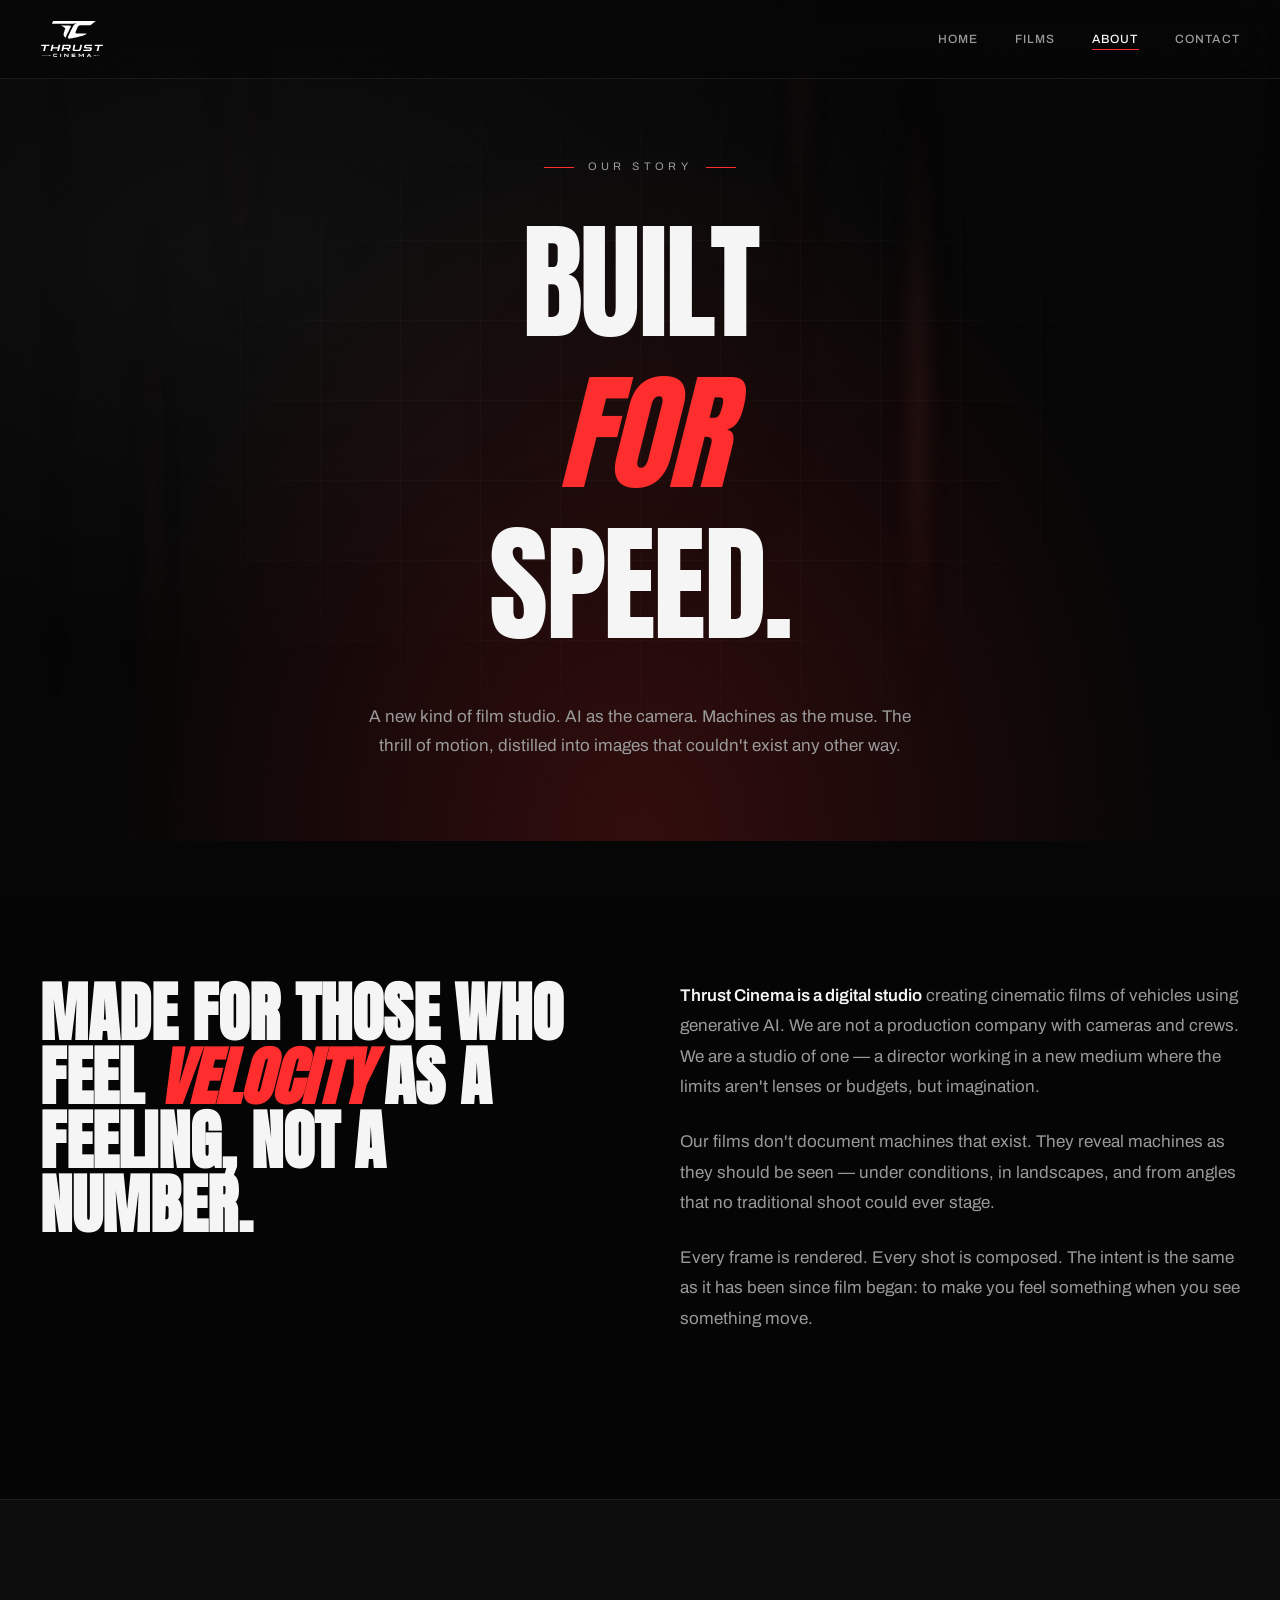
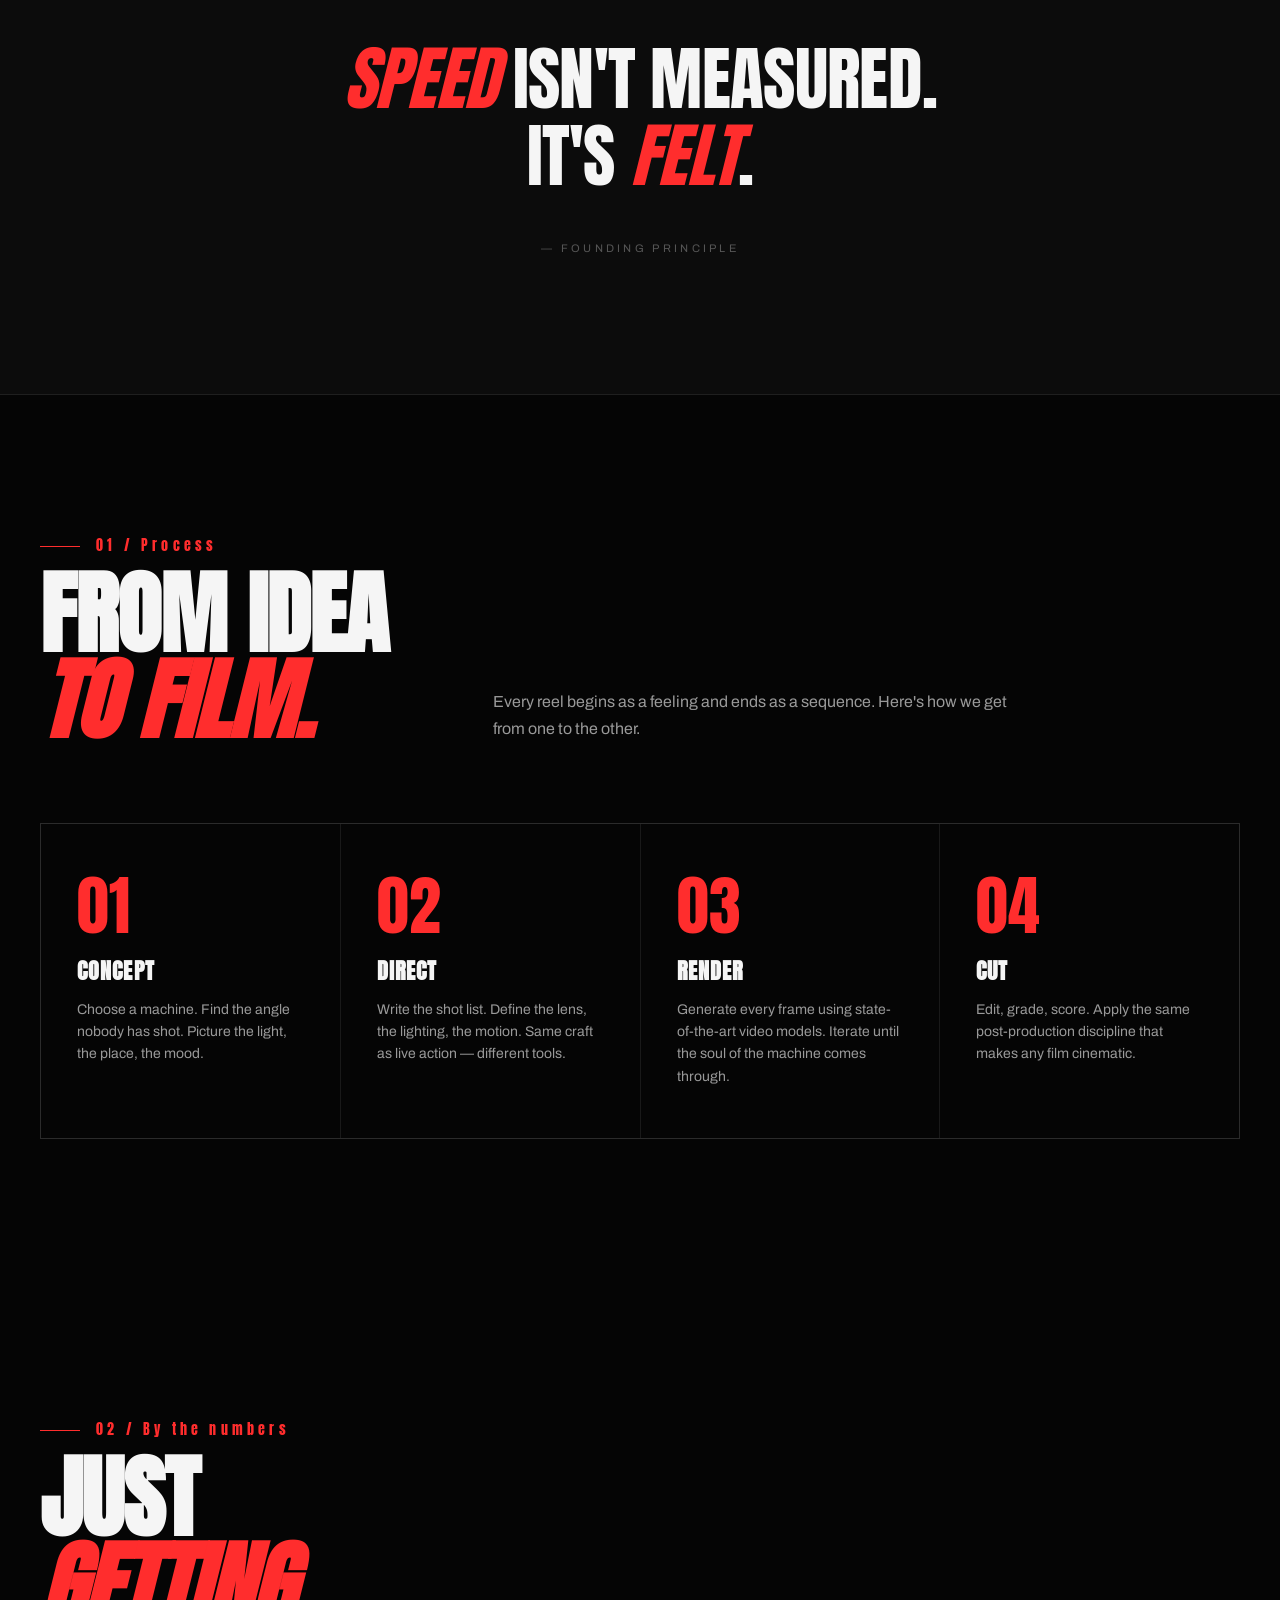
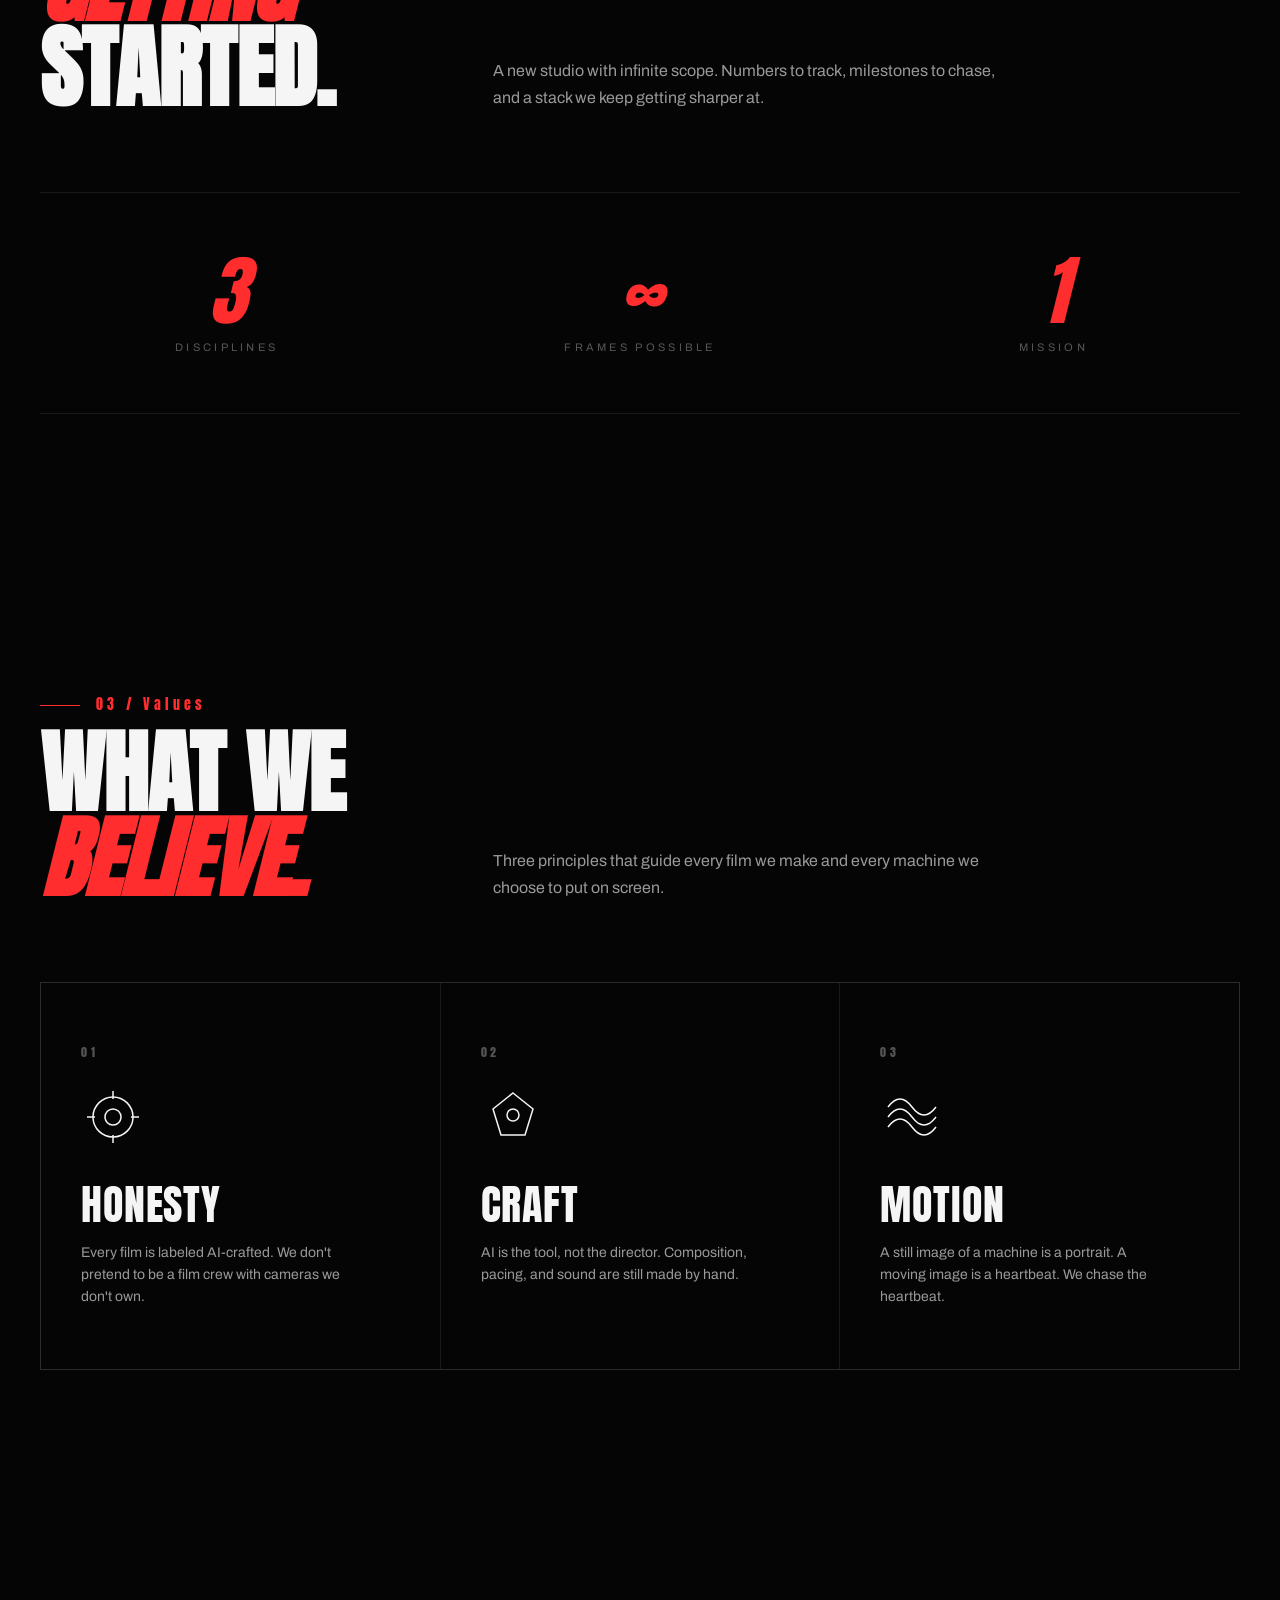
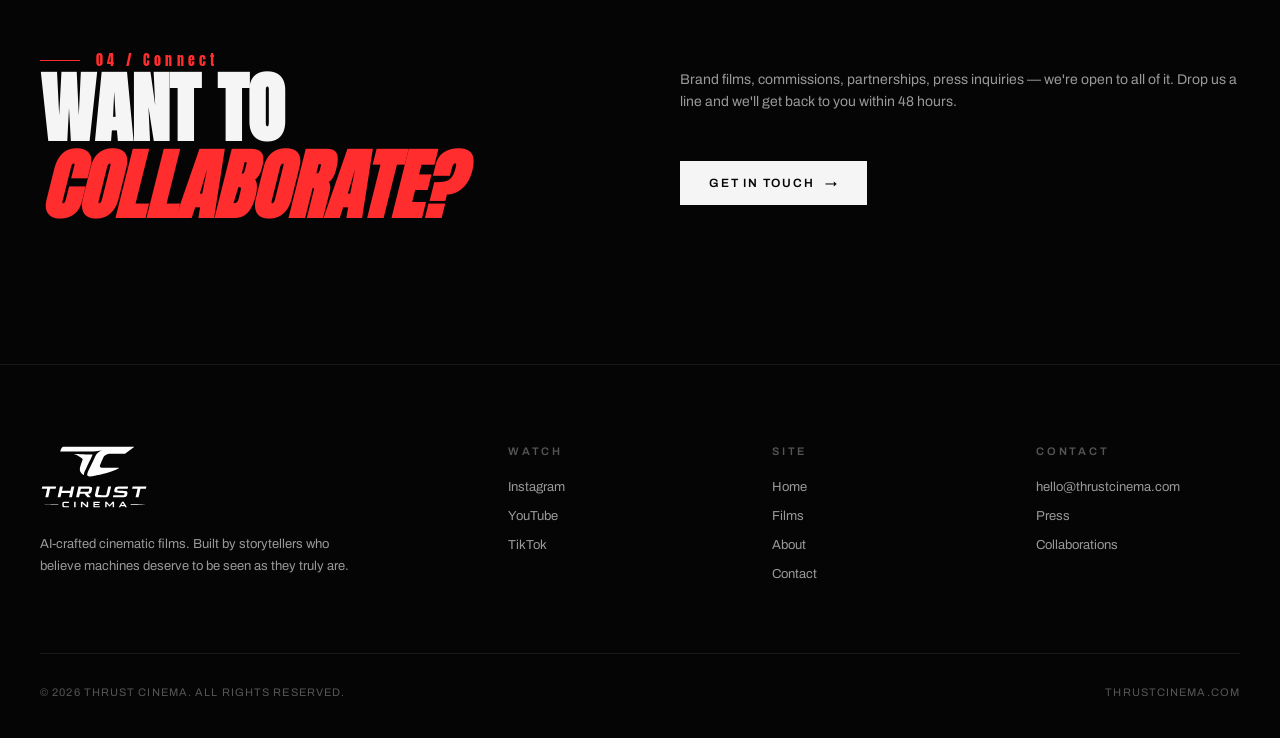
==== commit 4712f4e3: "Update about.html" ====
--- a/about.html
+++ b/about.html
@@ -186,7 +186,7 @@
       <ul>
         <li><a href="https://www.instagram.com/thrustcinema/" target="_blank" rel="noopener">Instagram</a></li>
         <li><a href="https://www.youtube.com/@thrustcinema" target="_blank" rel="noopener">YouTube</a></li>
-        <li><a href="#">TikTok</a></li>
+        <li><a href="https://www.tiktok.com/@thrustcinema" target="_blank" rel="noopener">TikTok</a></li>
       </ul>
     </div>
     <div class="footer-col">
